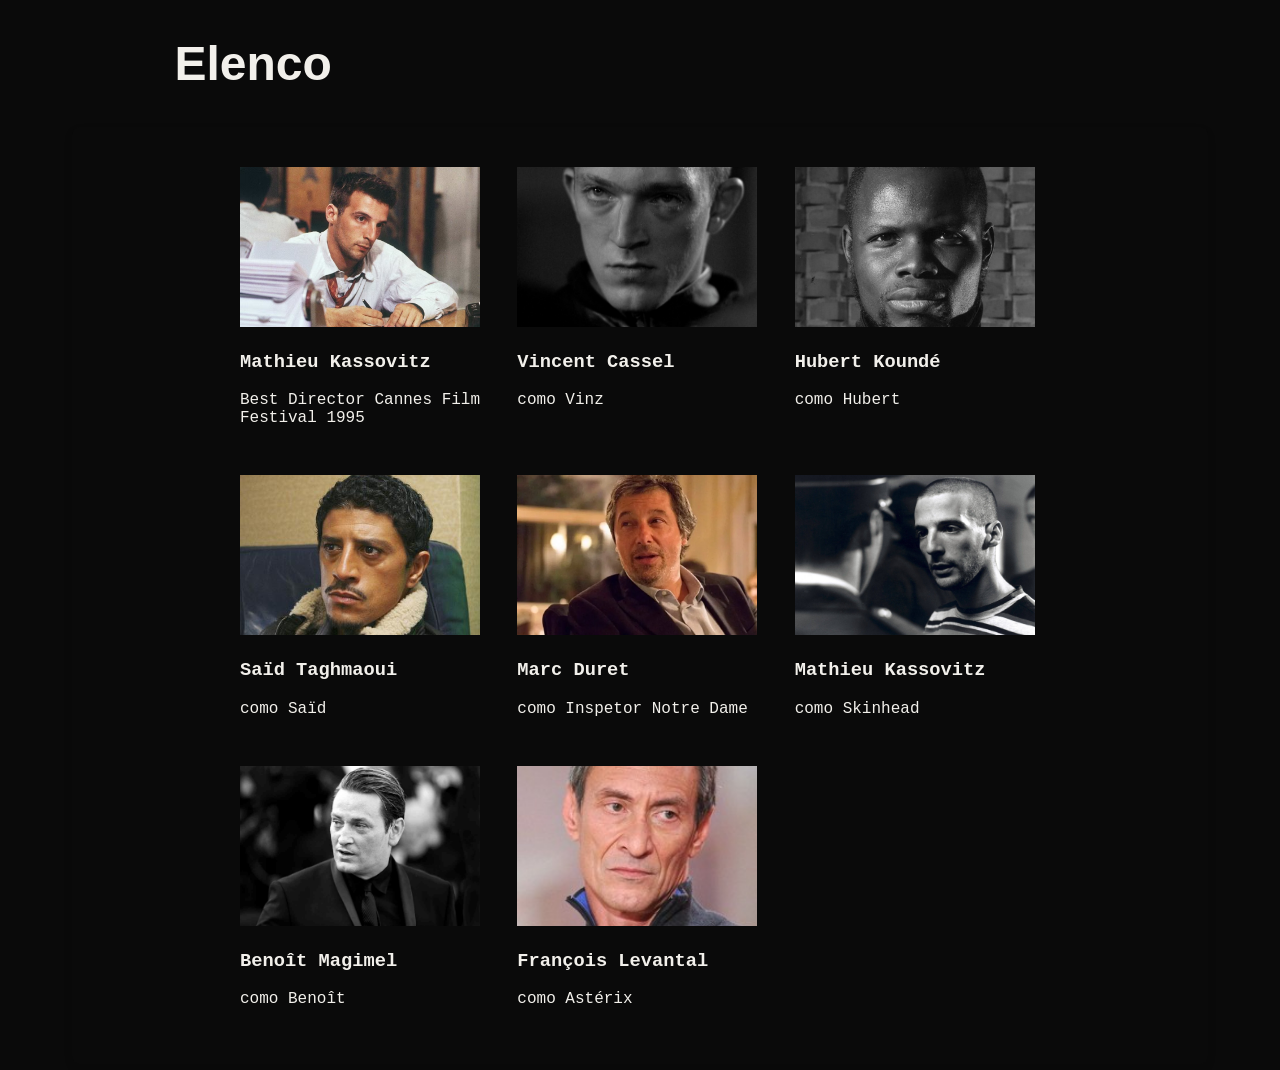
==== elenco.html @ 65cdcc34 "criação grid elenco" ====
<!DOCTYPE html>
<html lang="pt-br" id="linha-do-tempo">
    <head>
        <meta charset="utf-8">
        <meta name="viewport" content="widht=device-width, initial-scale=1.0">
        <title>La Haine</title>
        <link rel="preconnect" href="https://fonts.googleapis.com">
        <link rel="preconnect" href="https://fonts.gstatic.com" crossorigin>
        <link href="https://fonts.googleapis.com/css2?family=Spectral:ital,wght@0,300;0,400;0,600;0,700;1,300;1,400&family=DM+Sans:ital,wght@0,300;0,400;0,500;1,300&display=swap" rel="stylesheet">
        <link rel="stylesheet" href="./styles.css">
    </head>
    <body>
        <main>
            <h1>Elenco</h1>
            <article class="elenco">
                <div class="grid-elenco">
                    <div class="diretor">
                        <img src="assets/kassovitz-as-director.jpg">
                        <h3>Mathieu Kassovitz</h3>
                        <p class="personagem">
                            Best Director Cannes Film Festival 1995
                        </p>
                    </div>

                    <div class="ator">
                        <img src="assets/Vincent-Cassel.jpg">
                        <h3>Vincent Cassel</h3>
                        <p>como Vinz</p>
                    </div>

                    <div class="ator">
                        <img src="assets/hubert_kounde.png">
                        <h3>Hubert Koundé</h3>
                        <p>como Hubert</p>
                    </div>

                    <div class="ator">
                        <img src="assets/Saïd-Taghmaoui.jpg">
                        <h3>Saïd Taghmaoui</h3>
                        <p>como Saïd</p>
                    </div>

                    <div class="ator">
                        <img src="assets/marc-duret.jpg">
                        <h3>Marc Duret</h3>
                        <p>como Inspetor Notre Dame</p>
                    </div>

                    <div class="ator">
                        <img src="assets/kassovitz-as-actor.jpg">
                        <h3>Mathieu Kassovitz</h3>
                        <p>como Skinhead</p>
                    </div>

                    <div class="ator">
                        <img src="assets/Benoit-magimel.jpg">
                        <h3>Benoît Magimel</h3>
                        <p>como Benoît</p>
                    </div>

                    <div class="ator">
                        <img src="assets/francois-levantal.jpg">
                        <h3>François Levantal</h3>
                        <p>como Astérix</p>
                    </div>
                </div>
            </article>
        </main>
    </body>
</html>
---- styles.css ----
:root{
    --preto:        #0a0a0a;
    --branco:       #f2f0eb;
    --accent:       #c0392b;


    --font-title: 'Bebas Neue', sans-serif;
    --font-body: "IBM Plex Mono", monospace;
}

body {
    background-color: var(--preto);
    color: var(--branco);
    font-family: var(--font-body);
}

main {
    grid-template-areas: 
    "nav nav nav"
    "article article article"
    "footer footer footer";
}

nav { 
    margin: 3vh 3vw;
    padding: 5vh 3vw 1vh 3vw;
    height: auto;
    display: flex;              /**/
    flex-direction: row;        /* Barra de navegação centralizada com itens em linha horizontal    */
    justify-content: center;    /**/
    gap: 4em;
}

nav a:hover {
    background-color: var(--branco);
    color: var(--preto);
    transition: 90  ms;
}


a {
  text-decoration: none;
  color: inherit;
}

a:visited {
  color: inherit;
}

a:hover {
  text-decoration: none;
}

a:active {
  color: inherit;
}

h1 {
    font-family: var(--font-title);
    margin: 1vh 5vw 1vh 5vw;
    padding: 3vh 8vw;
    font-size: 3em;
}

h2 {
    font-family: var(--font-body);
    color: var(--branco);
    text-align: center;
}

article {
    margin: 0 5vw;
    padding: 0 10vw;
    background-color: var(--preto);
    border-radius: 8px;
    box-shadow: 0 4px 8px rgba(0, 0, 0, 0.1);
}

main.page-timeline {
    margin: 0 5vw;
    padding: 0 10vw;
}

/*
===================
Página linha do tempo
====================
*/

.timeline {
    position: relative; /*elemento fica na posição normal*/
    padding: 20px 0;
}

/*linha vertical conectando os pontos, aprendido no canal Coding2GO*/
.timeline::before {
    content: "";
    position: absolute;      /*vai para o começo, na esquerda */
    left: 6.5px;              /*posição horizontal da linha*/
    top: 0;
    bottom: 0;
    width: 3px;
    background-color: var(--branco);
}

.timeline-item { 
    display: flex;  /*um do ladinho do outro*/
    gap: 32px;
    margin: 60px 0 240px 0;
    margin-bottom: 120px;
    position: relative;
}

/*quadrado marcador*/
.timeline-marcador { /*basicamente um container sem nenhum texto*/
    width: 16px;
    height: 16px;
    background-color: var(--branco);
    flex-shrink: 0; /*elemento não encolhe no grid*/
    margin-top: 4px;
    position: relative;
    z-index: 1;  /*Fica sobre os itens, no caso, sobre a linha*/
}

.timeline-titulo {
    font-family: var(--font-title);
    font-size: 1.6rem;
    margin: 0 0 16px;
}

/*Foto e texto um do ladinho do outro*/
.timeline-corpo {
    display: flex;
    gap: 24px;
    align-items: flex-start;
}

.timeline-corpo img {
    width: 320px;
    flex-shrink: 0;
    filter: grayscale(100%) contrast(115%);
}

.timeline-corpo p {
    font-family: var(--font-body);
    font-size: 0.8rem;
    line-height: 1.8;
    text-align: justify;
}

/*
=========================
*/


.hero h2 {
    font-size: 2.3rem;
    margin-bottom: 16px;
}
.bloco-jornal {
  position: center;
  width: 56vw;
  margin: auto;
  font-size: 1.5rem;
}

.texto {
  column-count: 2;
  column-gap: 60px;
  text-align: justify;
  line-height: 1.6;
}

.imagem-central {

  width: 450px;
  float: left;
  shape-outside: inset(0);
}

/* =-=-=-=-=-=-=-=--=-=-=-=-==== 
Estilos para a seção de personagens 
=-=-=-=--=-==-=-=-=-=-=-=-=-=-=-=*/



.personagens {
    display: flex;
    gap: 24px;
    justify-content: center;
    padding: 48px 0;
}

.card-personagem {
    width: 280px;
    height: 300px;
    border: 2px solid var(--branco);
    padding: 0;
    overflow: hidden;
    cursor: pointer; /*indica que o container é clicável*/
    transition: background-color 0.15s, color 0.15s;
}

.container-clicavel {
    display: block;  /*evita que o link do container mude o estilo por ser um link (inline)*/
    text-decoration: none; /*tira decoracao especial de links*/
    color: inherit; /*garante que a cor do texto seja a mesma do container, mesmo sendo um link*/

}   
.card-personagem img {
    width: 100%;
    height: 120px;          /* altura fixa igual para todos */
    object-fit: cover;      /* cobre toda a área, cortando o excesso, ou seja, náo distoece a imagem pelo tamanho dela */
  
    display: block;
    filter: grayscale(100%) contrast(120%);
    transition: filter 0.15s;
}

.card-personagem h3 {
    font-family: var(--font-title);
    font-size: 2.5rem;
    margin: 16px 16px 8px;
    letter-spacing: 2px;
    transition: color 0.15s;
}

.card-personagem p {
    font-family: var(--font-body);
    font-size: 0.85rem;
    margin: 0 16px 20px;
    font-style: italic;
    transition: color 0.15s;
}

/* Hover — inversão total */
.card-personagem:hover {
    background-color: var(--branco);
    color: var(--preto);
}

.card-personagem:hover img {
    filter: grayscale(100%) contrast(120%) invert(1);
}

.card-personagem:hover h3,
.card-personagem:hover p {
    color: var(--preto);
}

/*
==================================
Elenco cards
===================================
*/

.elenco{

}

.grid-elenco {
    display: grid;
    grid-template-columns: repeat(3, 1fr);
    gap: 32px;
    padding: 40px;

}

.diretor {

}

.diretor img {
     width: 240px;
    height: 160px;
    object-fit: cover;
}

.ator {

}

.ator img {
    width: 240px;
    height: 160px;
    object-fit: cover;
}

.ator p {

}
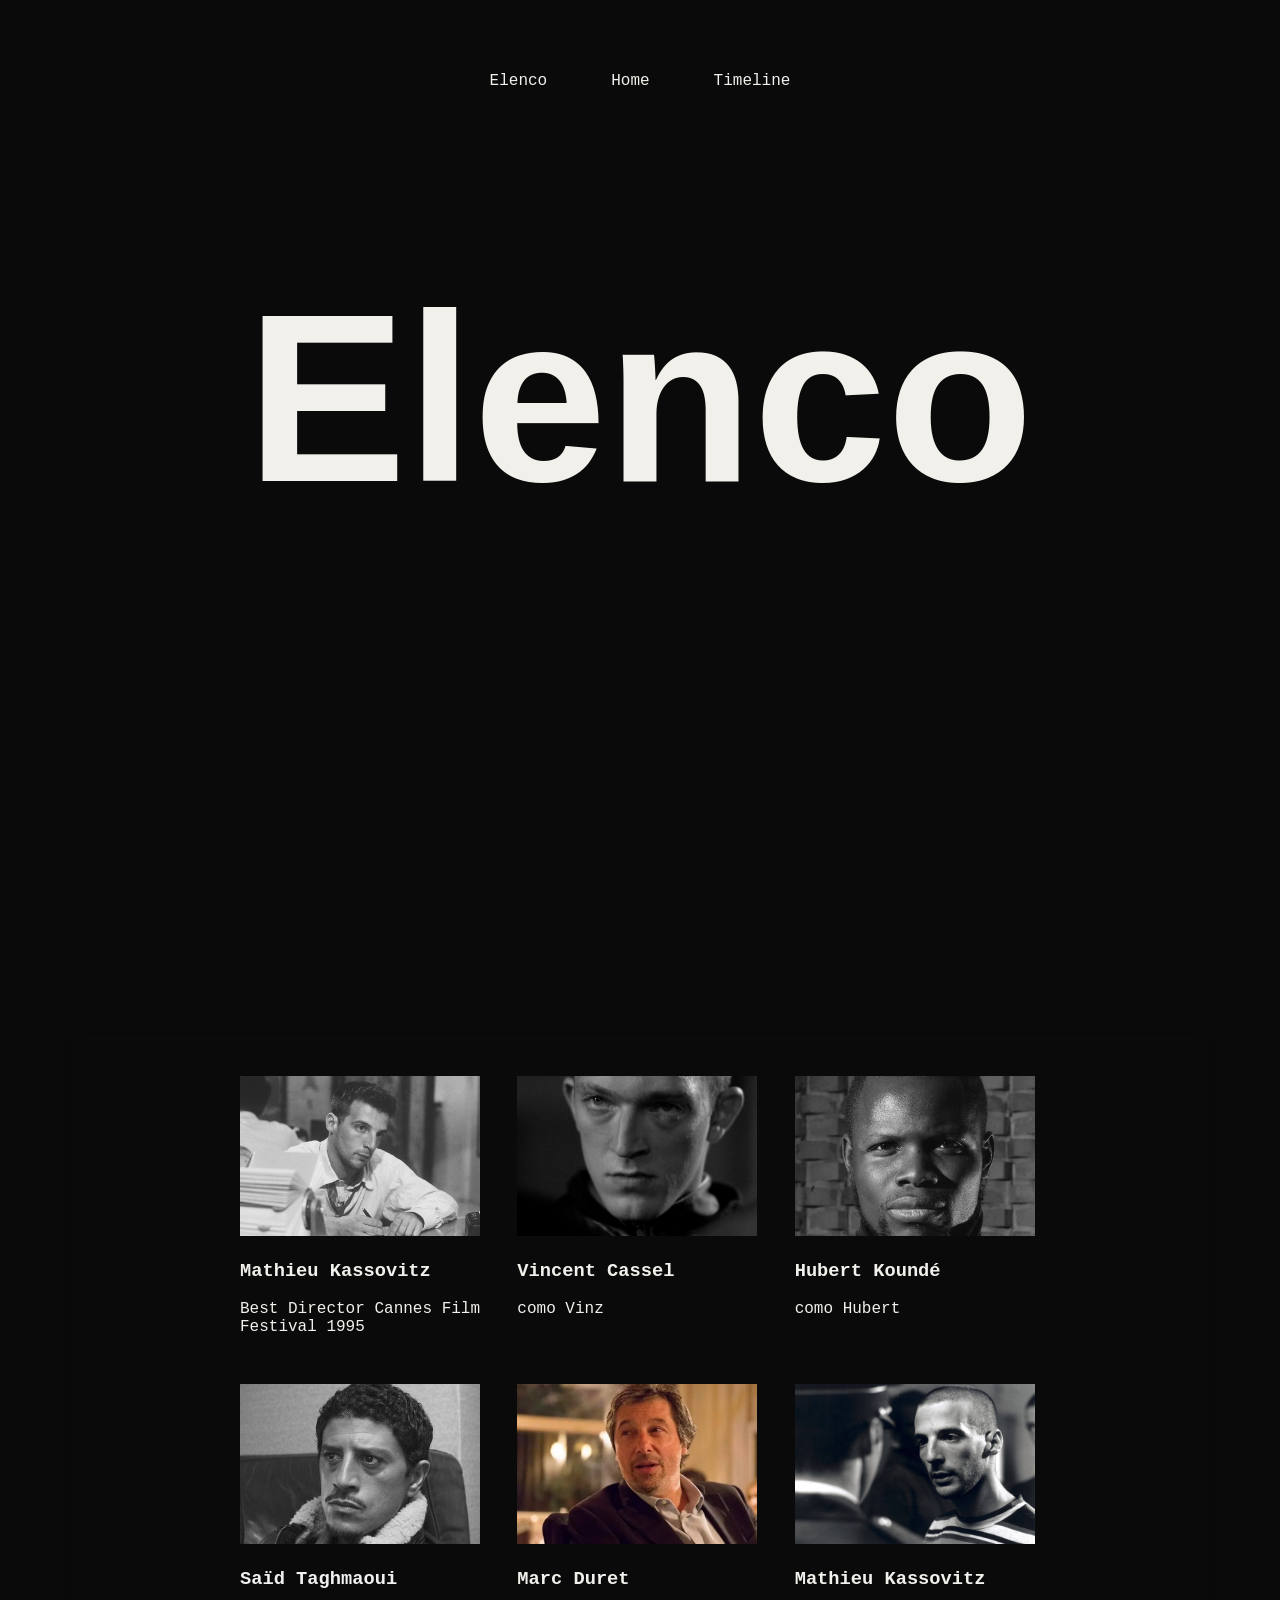
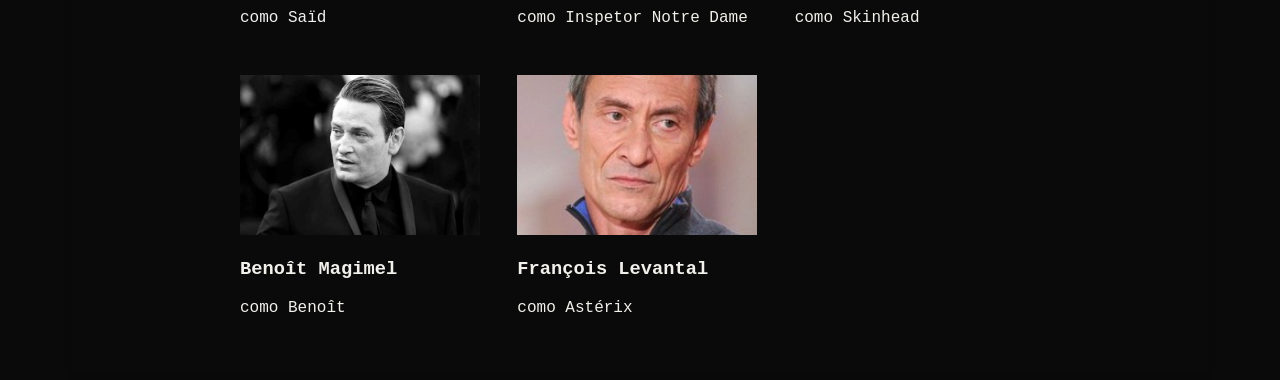
==== commit 93c16082: "funcionalidade de texto sendo escrito e redesgin pagina home" ====
--- a/elenco.html
+++ b/elenco.html
@@ -10,6 +10,11 @@
         <link rel="stylesheet" href="./styles.css">
     </head>
     <body>
+        <nav>
+            <a href="elenco.html">Elenco</a>
+            <a href="index.html">Home</a>
+            <a href="timeline.html">Timeline</a>
+        </nav>
         <main>
             <h1>Elenco</h1>
             <article class="elenco">
@@ -28,13 +33,13 @@
                         <p>como Vinz</p>
                     </div>
 
-                    <div class="ator">
+                    <div class="ator" id="hubert-img-elenco">
                         <img src="assets/hubert_kounde.png">
                         <h3>Hubert Koundé</h3>
                         <p>como Hubert</p>
                     </div>
 
-                    <div class="ator">
+                    <div class="ator" id="said-elenco">
                         <img src="assets/Saïd-Taghmaoui.jpg">
                         <h3>Saïd Taghmaoui</h3>
                         <p>como Saïd</p>
--- a/styles.css
+++ b/styles.css
@@ -58,15 +58,19 @@
 
 h1 {
     font-family: var(--font-title);
-    margin: 1vh 5vw 1vh 5vw;
-    padding: 3vh 8vw;
-    font-size: 3em;
+    font-size: 15em;
+    text-align: center;
+    margin-bottom: 500px;
 }
 
 h2 {
     font-family: var(--font-body);
     color: var(--branco);
     text-align: center;
+}
+
+section {
+    margin-bottom: 500px;
 }
 
 article {
@@ -80,6 +84,146 @@
 main.page-timeline {
     margin: 0 5vw;
     padding: 0 10vw;
+}
+
+.accent {
+    color: var(--accent);
+}
+
+
+/*
+=======================================
+Digitando
+====================================
+*/
+
+blockquote {
+    text-align: center; 
+    width: fit-content;
+    height: fit-content;
+}
+
+.typewriter {
+  overflow: hidden; /* Ensures the content is not revealed until the animation */
+  border-right: .15em solid var(--branco); /* The typewriter cursor */
+  white-space: nowrap; /* Keeps the content on a single line */
+  margin: 0 auto 500px auto;;
+  letter-spacing: .15em; /* Adjust as needed */
+  width: 0;
+  /* Adjust 'steps' to match the number of characters in your text */
+  animation: 
+    typing 3.5s steps(27, end) forwards,
+    blink-caret .75s step-end infinite;
+}
+
+/* The typing effect */
+@keyframes typing {
+  from { width: 0 }
+  to { width: 31ch }
+}
+
+/* The typewriter cursor effect */
+@keyframes blink-caret {
+  from, to { border-color: transparent }
+  50% { border-color: var(--branco); }
+}
+
+
+
+
+.hero h2 {
+    font-size: 2rem;
+    margin-bottom: 16px;
+}
+.bloco-jornal {
+  position: center;
+  width: 56vw;
+  margin: auto;
+  font-size: 1.5rem;
+}
+
+.texto {
+  column-count: 2;
+  column-gap: 60px;
+  text-align: justify;
+  line-height: 1.6;
+}
+
+.imagem-central {
+
+  width: 450px;
+  float: left;
+  shape-outside: inset(0);
+}
+
+/* =-=-=-=-=-=-=-=--=-=-=-=-==== 
+Estilos para a seção de personagens 
+=-=-=-=--=-==-=-=-=-=-=-=-=-=-=-=*/
+
+
+
+.personagens {
+    display: flex;
+    gap: 24px;
+    justify-content: center;
+    padding: 48px 0;
+}
+
+.card-personagem {
+    width: 280px;
+    height: 300px;
+    border: 2px solid var(--branco);
+    padding: 0;
+    overflow: hidden;
+    cursor: pointer; /*indica que o container é clicável*/
+    transition: background-color 0.15s, color 0.15s;
+}
+
+.container-clicavel {
+    display: block;  /*evita que o link do container mude o estilo por ser um link (inline)*/
+    text-decoration: none; /*tira decoracao especial de links*/
+    color: inherit; /*garante que a cor do texto seja a mesma do container, mesmo sendo um link*/
+
+}   
+.card-personagem img {
+    width: 100%;
+    height: 120px;          /* altura fixa igual para todos */
+    object-fit: cover;      /* cobre toda a área, cortando o excesso, ou seja, náo distoece a imagem pelo tamanho dela */
+  
+    display: block;
+    filter: grayscale(100%) contrast(120%);
+    transition: filter 0.15s;
+}
+
+.card-personagem h3 {
+    font-family: var(--font-title);
+    font-size: 2.5rem;
+    margin: 16px 16px 8px;
+    letter-spacing: 2px;
+    transition: color 0.15s;
+}
+
+.card-personagem p {
+    font-family: var(--font-body);
+    font-size: 0.85rem;
+    margin: 0 16px 20px;
+    font-style: italic;
+    transition: color 0.15s;
+}
+
+/* Hover — inversão total */
+.card-personagem:hover {
+    background-color: var(--branco);
+    color: var(--preto);
+}
+
+.card-personagem:hover img {
+    filter: grayscale(100%) contrast(120%) invert(1);
+}
+
+.card-personagem:hover h3,
+.card-personagem:hover p {
+    color: var(--preto);
 }
 
 /*
@@ -150,106 +294,6 @@
 }
 
 /*
-=========================
-*/
-
-
-.hero h2 {
-    font-size: 2.3rem;
-    margin-bottom: 16px;
-}
-.bloco-jornal {
-  position: center;
-  width: 56vw;
-  margin: auto;
-  font-size: 1.5rem;
-}
-
-.texto {
-  column-count: 2;
-  column-gap: 60px;
-  text-align: justify;
-  line-height: 1.6;
-}
-
-.imagem-central {
-
-  width: 450px;
-  float: left;
-  shape-outside: inset(0);
-}
-
-/* =-=-=-=-=-=-=-=--=-=-=-=-==== 
-Estilos para a seção de personagens 
-=-=-=-=--=-==-=-=-=-=-=-=-=-=-=-=*/
-
-
-
-.personagens {
-    display: flex;
-    gap: 24px;
-    justify-content: center;
-    padding: 48px 0;
-}
-
-.card-personagem {
-    width: 280px;
-    height: 300px;
-    border: 2px solid var(--branco);
-    padding: 0;
-    overflow: hidden;
-    cursor: pointer; /*indica que o container é clicável*/
-    transition: background-color 0.15s, color 0.15s;
-}
-
-.container-clicavel {
-    display: block;  /*evita que o link do container mude o estilo por ser um link (inline)*/
-    text-decoration: none; /*tira decoracao especial de links*/
-    color: inherit; /*garante que a cor do texto seja a mesma do container, mesmo sendo um link*/
-
-}   
-.card-personagem img {
-    width: 100%;
-    height: 120px;          /* altura fixa igual para todos */
-    object-fit: cover;      /* cobre toda a área, cortando o excesso, ou seja, náo distoece a imagem pelo tamanho dela */
-  
-    display: block;
-    filter: grayscale(100%) contrast(120%);
-    transition: filter 0.15s;
-}
-
-.card-personagem h3 {
-    font-family: var(--font-title);
-    font-size: 2.5rem;
-    margin: 16px 16px 8px;
-    letter-spacing: 2px;
-    transition: color 0.15s;
-}
-
-.card-personagem p {
-    font-family: var(--font-body);
-    font-size: 0.85rem;
-    margin: 0 16px 20px;
-    font-style: italic;
-    transition: color 0.15s;
-}
-
-/* Hover — inversão total */
-.card-personagem:hover {
-    background-color: var(--branco);
-    color: var(--preto);
-}
-
-.card-personagem:hover img {
-    filter: grayscale(100%) contrast(120%) invert(1);
-}
-
-.card-personagem:hover h3,
-.card-personagem:hover p {
-    color: var(--preto);
-}
-
-/*
 ==================================
 Elenco cards
 ===================================
@@ -275,6 +319,7 @@
      width: 240px;
     height: 160px;
     object-fit: cover;
+    filter: grayscale(100%) contrast(88%);
 }
 
 .ator {
@@ -287,6 +332,11 @@
     object-fit: cover;
 }
 
+#said-elenco {
+    filter: grayscale(100%) contrast(100%);
+}
+
 .ator p {
 
-}+}
+
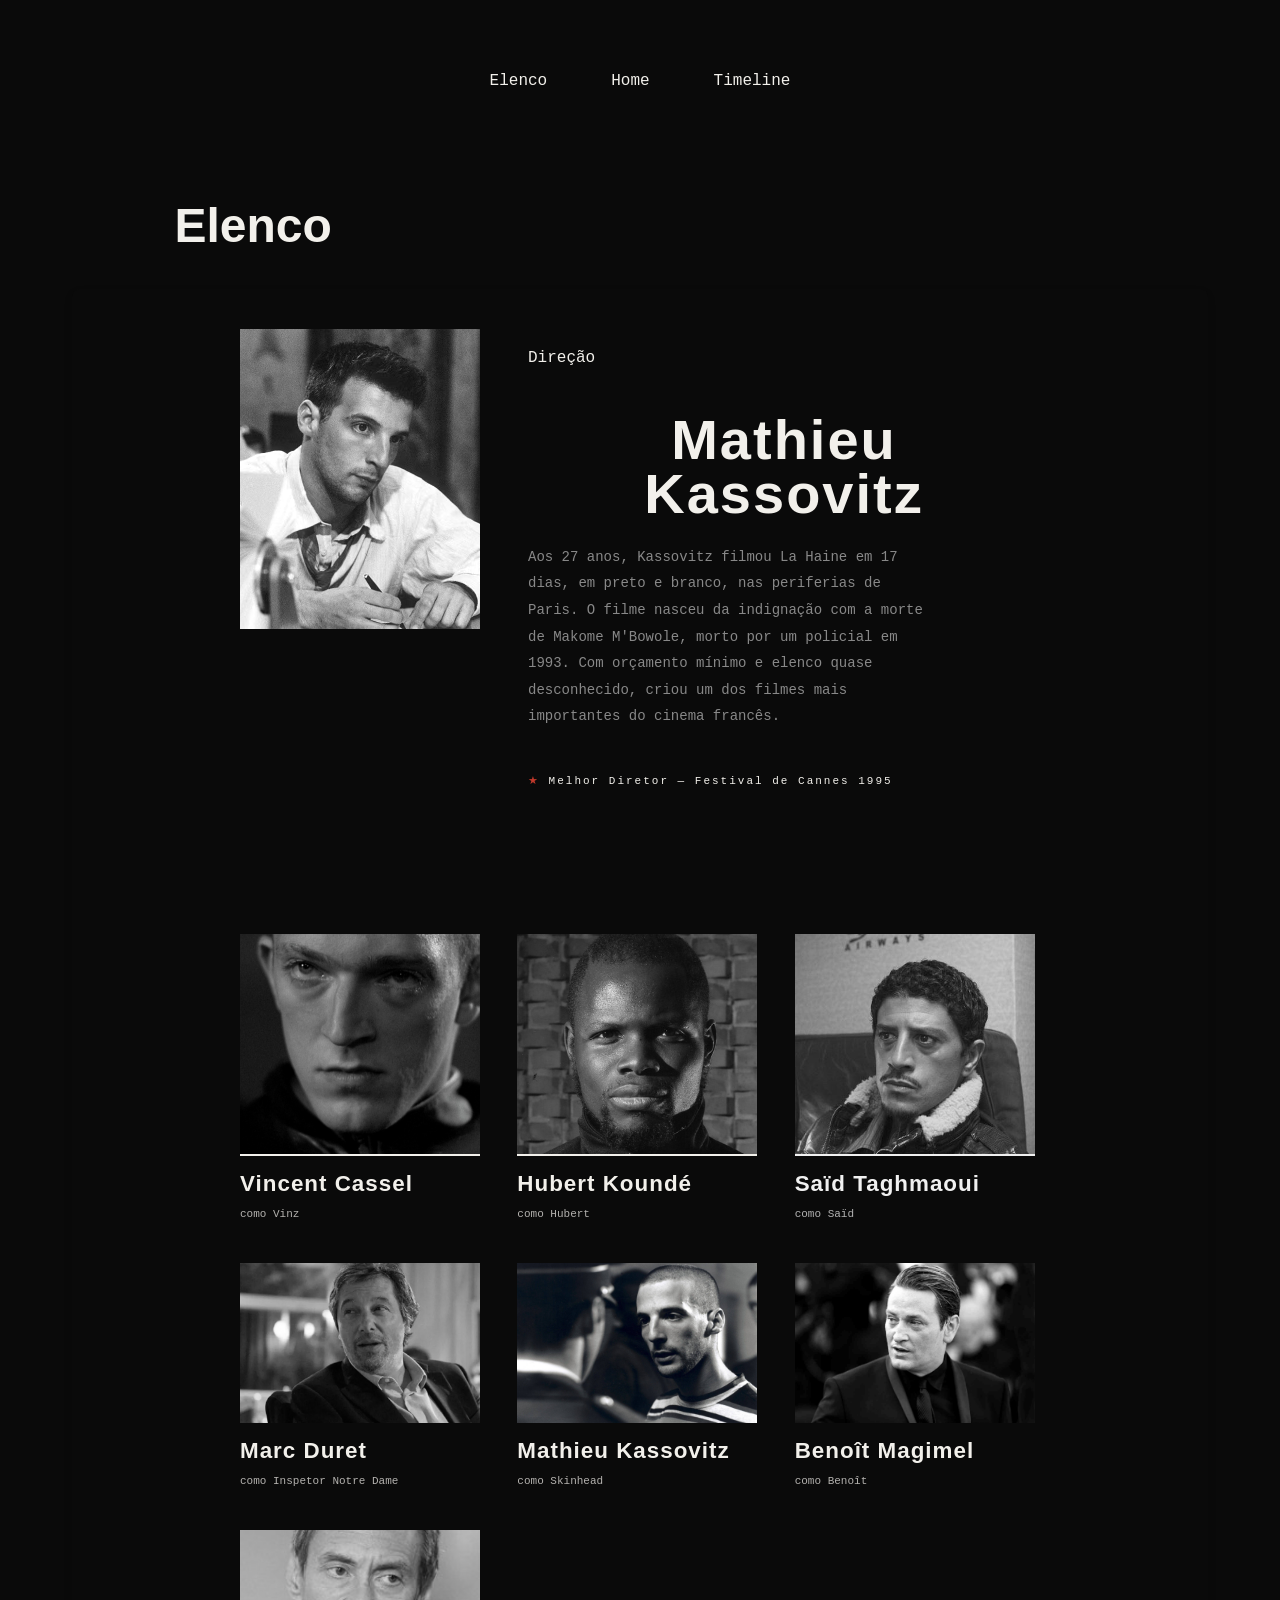
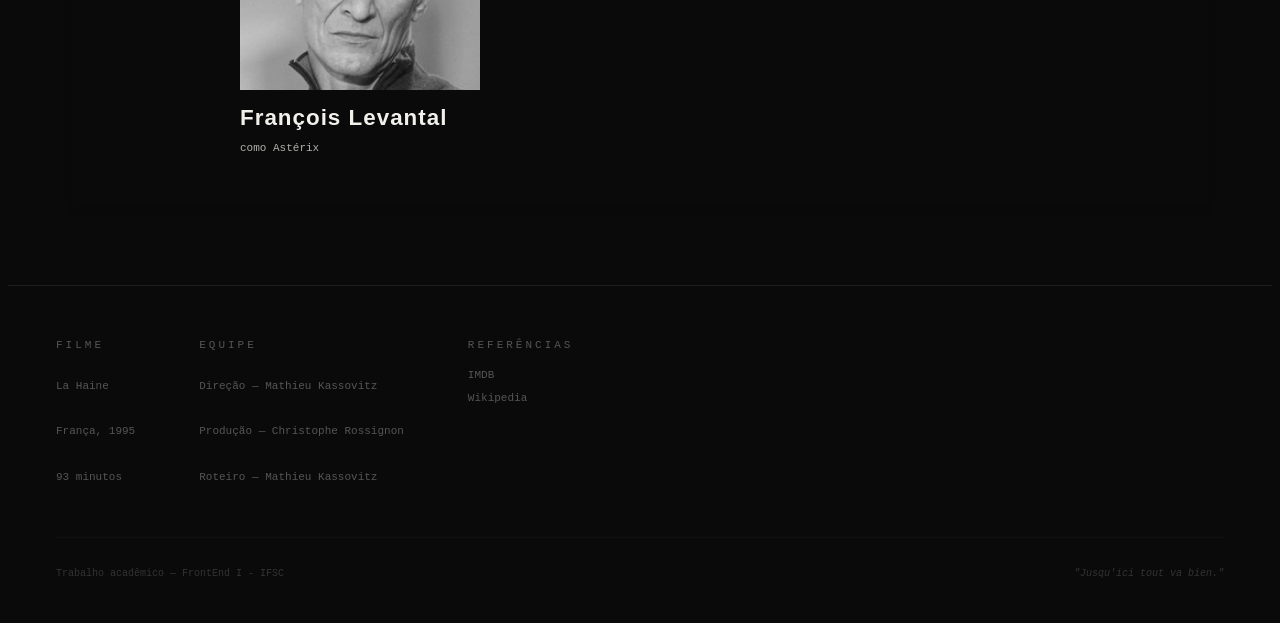
==== commit 24300888: "finalização da home, adicionado estilos e informações no elenco e estilos na timeline" ====
--- a/elenco.html
+++ b/elenco.html
@@ -18,58 +18,87 @@
         <main>
             <h1>Elenco</h1>
             <article class="elenco">
+
+                <!-- Bloco do diretor — destaque separado -->
+                <div class="diretor-bloco">
+                    <img src="assets/kassovitz-as-director.jpg" class="diretor-foto">
+                    <div class="diretor-info">
+                        <p>Direção</p>
+                        <h2 class="diretor-nome">Mathieu Kassovitz</h2>
+                        <p class="diretor-bio">Aos 27 anos, Kassovitz filmou La Haine em 17 dias, em preto e branco, nas periferias de Paris. O filme nasceu da indignação com a morte de Makome M'Bowole, morto por um policial em 1993. Com orçamento mínimo e elenco quase desconhecido, criou um dos filmes mais importantes do cinema francês.</p>
+                        <p class="diretor-premio"><span class="accent">★</span> Melhor Diretor — Festival de Cannes 1995</p>
+                    </div>
+                </div>
+                <!-- Grade de atores -->
                 <div class="grid-elenco">
-                    <div class="diretor">
-                        <img src="assets/kassovitz-as-director.jpg">
-                        <h3>Mathieu Kassovitz</h3>
-                        <p class="personagem">
-                            Best Director Cannes Film Festival 1995
-                        </p>
-                    </div>
-
-                    <div class="ator">
+                    <div class="ator protagonista">
                         <img src="assets/Vincent-Cassel.jpg">
                         <h3>Vincent Cassel</h3>
                         <p>como Vinz</p>
                     </div>
 
-                    <div class="ator" id="hubert-img-elenco">
+                    <div class="ator protagonista" id="hubert-img-elenco">
                         <img src="assets/hubert_kounde.png">
                         <h3>Hubert Koundé</h3>
                         <p>como Hubert</p>
                     </div>
 
-                    <div class="ator" id="said-elenco">
+                    <div class="ator protagonista" id="said-elenco">
                         <img src="assets/Saïd-Taghmaoui.jpg">
                         <h3>Saïd Taghmaoui</h3>
                         <p>como Saïd</p>
                     </div>
 
                     <div class="ator">
-                        <img src="assets/marc-duret.jpg">
+                        <img src="assets/marc-duret.jpg" id="marc-elenco"> 
                         <h3>Marc Duret</h3>
                         <p>como Inspetor Notre Dame</p>
                     </div>
 
                     <div class="ator">
-                        <img src="assets/kassovitz-as-actor.jpg">
+                        <img src="assets/kassovitz-as-actor.jpg" id="kassovitz-ator-elenco">
                         <h3>Mathieu Kassovitz</h3>
                         <p>como Skinhead</p>
                     </div>
 
                     <div class="ator">
-                        <img src="assets/Benoit-magimel.jpg">
+                        <img src="assets/Benoit-magimel.jpg" id="benoit-elenco">
                         <h3>Benoît Magimel</h3>
                         <p>como Benoît</p>
                     </div>
 
                     <div class="ator">
-                        <img src="assets/francois-levantal.jpg">
+                        <img src="assets/francois-levantal.jpg" id="francois-elenco">
                         <h3>François Levantal</h3>
                         <p>como Astérix</p>
                     </div>
                 </div>
             </article>
         </main>
+        <footer>
+        <div class="footer-conteudo">
+            <div class="footer-bloco">
+                <p class="footer-rotulo">Filme</p>
+                <p>La Haine</p>
+                <p>França, 1995</p>
+                <p>93 minutos</p>
+            </div>
+            <div class="footer-bloco">
+                <p class="footer-rotulo">Equipe</p>
+                <p>Direção — Mathieu Kassovitz</p>
+                <p>Produção — Christophe Rossignon</p>
+                <p>Roteiro — Mathieu Kassovitz</p>
+            </div>
+            <div class="footer-bloco">
+                <p class="footer-rotulo">Referências</p>
+                <a href="https://www.imdb.com/title/tt0113247/" target="_blank">IMDB</a>
+                <a href="https://pt.wikipedia.org/wiki/O_%C3%93dio" target="_blank">Wikipedia</a>
+            </div>
+        </div>
+        <div class="footer-rodape">
+            <p>Trabalho acadêmico — FrontEnd I - IFSC</p>
+            <p class="footer-frase">"Jusqu'ici tout va bien."</p>
+        </div>
+    </footer>
     </body>
 </html>
--- a/styles.css
+++ b/styles.css
@@ -2,11 +2,13 @@
 :root{
     --preto:        #0a0a0a;
     --branco:       #f2f0eb;
+    --cinza:        #b3b1ae;
     --accent:       #c0392b;
 
 
     --font-title: 'Bebas Neue', sans-serif;
     --font-body: "IBM Plex Mono", monospace;
+    --font-test: 'Notable', sans-serif;
 }
 
 body {
@@ -56,11 +58,18 @@
   color: inherit;
 }
 
-h1 {
-    font-family: var(--font-title);
+h1.h1-home {
+    font-family: var(--font-test);
     font-size: 15em;
     text-align: center;
     margin-bottom: 500px;
+}
+
+h1 {
+    font-family: var(--font-title);
+    margin: 1vh 5vw 1vh 5vw;
+    padding: 8vh 8vw 3vh 8vw;
+    font-size: 3em;
 }
 
 h2 {
@@ -72,6 +81,7 @@
 section {
     margin-bottom: 500px;
 }
+
 
 article {
     margin: 0 5vw;
@@ -90,6 +100,54 @@
     color: var(--accent);
 }
 
+.aspas {
+    font-size: 3rem;
+    color: var(--accent);
+    margin: 0 8px;
+}
+
+.hero h2 {
+    font-size: 2rem;
+    margin-bottom: 16px;
+}
+.texto-jornal {
+    column-count: 2;
+    column-gap: 30px;
+    text-align: justify;
+}
+
+.foto-jornal {
+    float: right;           /* ancora na direita da coluna */
+    width: 100%;            /* ocupa a largura da coluna */
+    margin: 0 0 12px 0;
+}
+
+.texto-jornal::after {
+    content: "";
+    display: block;
+    clear: both;
+}
+
+.video-filme {
+    width: 100%;
+    display: block;
+    filter: grayscale(100%) contrast(110%);  /* P&B como o filme */
+}
+
+.video-container {
+    position: relative;
+    border: 1px solid #1e1e1e;              /* borda sutil brutalista */
+    overflow: hidden;
+}
+
+.video-legenda {
+    font-family: var(--font-body);
+    font-size: 10px;
+    color: #444;
+    letter-spacing: 2px;
+    text-transform: uppercase;
+    padding: 10px 0 0;
+}
 
 /*
 =======================================
@@ -103,7 +161,7 @@
     height: fit-content;
 }
 
-.typewriter {
+.typewriter1 {
   overflow: hidden; /* Ensures the content is not revealed until the animation */
   border-right: .15em solid var(--branco); /* The typewriter cursor */
   white-space: nowrap; /* Keeps the content on a single line */
@@ -112,12 +170,12 @@
   width: 0;
   /* Adjust 'steps' to match the number of characters in your text */
   animation: 
-    typing 3.5s steps(27, end) forwards,
+    digitando1 3.5s steps(27, end) forwards,
     blink-caret .75s step-end infinite;
 }
 
 /* The typing effect */
-@keyframes typing {
+@keyframes digitando1 {
   from { width: 0 }
   to { width: 31ch }
 }
@@ -128,33 +186,41 @@
   50% { border-color: var(--branco); }
 }
 
-
-
-
-.hero h2 {
-    font-size: 2rem;
-    margin-bottom: 16px;
-}
-.bloco-jornal {
-  position: center;
-  width: 56vw;
-  margin: auto;
-  font-size: 1.5rem;
-}
-
-.texto {
-  column-count: 2;
-  column-gap: 60px;
-  text-align: justify;
-  line-height: 1.6;
-}
-
-.imagem-central {
-
-  width: 450px;
-  float: left;
-  shape-outside: inset(0);
-}
+.typewriter2 {
+  overflow: hidden; /* Ensures the content is not revealed until the animation */
+  border-right: .15em solid var(--branco); /* The typewriter cursor */
+  white-space: nowrap; /* Keeps the content on a single line */
+  margin: 0 auto 500px auto;;
+  letter-spacing: .15em; /* Adjust as needed */
+  width: 0;
+  /* Adjust 'steps' to match the number of characters in your text */
+  animation: 
+    digitando2 3.5s steps(27, end) forwards,
+    blink-caret .75s step-end infinite;
+}
+
+@keyframes digitando2 {
+  from { width: 0 }
+  to { width: 51ch }
+}
+
+.typewriter3 {
+  overflow: hidden; 
+  border-right: .15em solid var(--branco); 
+  white-space: nowrap;
+  margin: 0 auto 500px auto;;
+  letter-spacing: .15em;
+  width: 0;
+  animation: 
+    digitando3 3.5s steps(27, end) forwards,
+    blink-caret .75s step-end infinite;
+}
+
+@keyframes digitando3 {
+  from { width: 0 }
+  to { width: 37ch }
+}
+
 
 /* =-=-=-=-=-=-=-=--=-=-=-=-==== 
 Estilos para a seção de personagens 
@@ -226,6 +292,179 @@
     color: var(--preto);
 }
 
+
+/*
+================================================
+Seção Recepção & Prêmios
+================================================
+*/
+ 
+.recepcao {
+    margin: 0 0 500px 0;
+    padding: 60px 0;
+}
+ 
+.recepcao-rotulo {
+    text-align: center;
+    color: #333;
+    font-size: 10px;
+    letter-spacing: 5px;
+    text-transform: uppercase;
+    margin-bottom: 48px;
+}
+ 
+.recepcao-notas {
+    display: flex;
+    justify-content: center;
+    gap: 80px;
+    margin-bottom: 56px;
+}
+ 
+.nota-bloco {
+    text-align: center;
+}
+ 
+.nota-numero {
+    font-family: var(--font-test);
+    font-size: 5rem;
+    line-height: 1;
+    color: var(--branco);
+    margin-bottom: 6px;
+}
+ 
+.nota-pct {
+    font-size: 2.5rem;
+}
+ 
+.nota-fonte {
+    font-size: 10px;
+    letter-spacing: 3px;
+    text-transform: uppercase;
+    color: #555;
+    margin-bottom: 4px;
+}
+ 
+ 
+.premios-lista {
+    max-width: 700px;
+    margin: 0 auto 48px;
+    display: flex;
+    flex-direction: column;
+    gap: 0;
+}
+ 
+.premio-item {
+    display: grid;
+    grid-template-columns: 60px 200px 1fr;
+    gap: 16px;
+    align-items: baseline;
+    padding: 14px 0;
+    border-bottom: 1px solid #111;
+    font-size: 12px;
+}
+ 
+.premio-ano {
+    color: var(--branco);
+    letter-spacing: 2px;
+}
+ 
+.premio-titulo {
+    color: #888;
+}
+ 
+.criticas-bloco {
+    display: grid;
+    grid-template-columns: 1fr 1fr;
+    gap: 32px;
+    max-width: 800px;
+    margin: 0 auto;
+}
+ 
+.critica {
+    border-left: 2px solid #1e1e1e;
+    padding-left: 20px;
+}
+ 
+.critica-texto {
+    font-size: 11px;
+    line-height: 1.9;
+    color: #666;
+    font-style: italic;
+    margin-bottom: 10px;
+}
+ 
+.critica-fonte {
+    font-size: 9px;
+    letter-spacing: 2px;
+    color: #333;
+    text-transform: uppercase;
+}
+ 
+/*
+
+/* 
+
+=-=-=-=-=-=-=-=-=-=-=-=-=-=-=-=-=-=-=-=-=-=-=-=-=-
+Footer
+=-=-=-=-=-=-=-=-=-=-=-=-=-=-=-=-=-=-=-=-=-=-=-=-=-=
+*/
+
+footer {
+    margin-top: 80px;
+    border-top: 1px solid #1e1e1e;
+    padding: 40px 48px 24px;
+    font-family: var(--font-body);
+}
+
+.footer-conteudo {
+    display: flex;
+    gap: 64px;
+    margin-bottom: 40px;
+}
+
+.footer-bloco {
+    display: flex;
+    flex-direction: column;
+    gap: 6px;
+}
+
+.footer-bloco p, .footer-bloco a {
+    font-size: 11px;
+    color: #555;
+    text-decoration: none;
+    line-height: 1.6;
+}
+
+.footer-bloco a:hover {
+    color: var(--branco);
+}
+
+.footer-rotulo {
+    color: #333;
+    font-size: 9px;
+    letter-spacing: 3px;
+    text-transform: uppercase;
+    margin-bottom: 6px;
+}
+
+.footer-rodape {
+    display: flex;
+    justify-content: space-between;
+    align-items: center;
+    padding-top: 20px;
+    border-top: 1px solid #111;
+}
+
+.footer-rodape p {
+    font-size: 10px;
+    color: #333;
+}
+
+.footer-frase {
+    font-style: italic;
+    color: #222;
+}
+
 /*
 ===================
 Página linha do tempo
@@ -332,7 +571,7 @@
     object-fit: cover;
 }
 
-#said-elenco {
+#said-elenco, #marc-elenco, #francois-elenco {
     filter: grayscale(100%) contrast(100%);
 }
 
@@ -340,3 +579,88 @@
 
 }
 
+/*
+=-=-=-=-=-=-=-=-=-=-=-==-====-==-=-===-===-====-=--==-===-==-=====
+Elenco 
+=-=--=-=-====-=-==--==-==-=-==-==--==-==-==-=-===-==-=======-=====-===
+*/
+ 
+.diretor-bloco {
+    display: flex;
+    gap: 48px;
+    align-items: flex-start;
+    margin-bottom: 56px;
+    padding: 40px;
+}
+ 
+.diretor-foto {
+    width: 240px;
+    height: 300px;
+    object-fit: cover;
+    flex-shrink: 0;
+    filter: grayscale(100%) contrast(110%);
+    display: block;
+}
+ 
+.diretor-info {
+    padding-top: 4px;
+}
+ 
+.elenco-rotulo {
+    color: #444;
+    font-size: 10px;
+    letter-spacing: 4px;
+    text-transform: uppercase;
+    margin-bottom: 10px;
+}
+ 
+.diretor-nome {
+    font-family: var(--font-title);
+    font-size: 56px;
+    line-height: 0.95;
+    letter-spacing: 2px;
+    margin-bottom: 24px;
+}
+ 
+.diretor-bio {
+    color: #888;
+    font-size: 14px;
+    line-height: 1.9;
+    max-width: 400px;
+    margin-bottom: 24px;
+}
+ 
+.diretor-premio {
+    font-size: 11px;
+    letter-spacing: 2px;
+    color: #f2f0eb;
+    padding-top: 20px;
+}
+ 
+
+ 
+
+ 
+.sep-texto {
+    color: #333;
+    font-size: 10px;
+    letter-spacing: 5px;
+    white-space: nowrap;
+}
+ 
+.ator.protagonista img {
+    height: 220px;
+    border-bottom: 2px solid var(--branco);
+}
+ 
+.ator h3 {
+    font-family: var(--font-title);
+    font-size: 1.4rem;
+    letter-spacing: 1px;
+    margin: 10px 0 4px;
+}
+ 
+.ator p {
+    font-size: 11px;
+    color: var(--cinza);
+}
